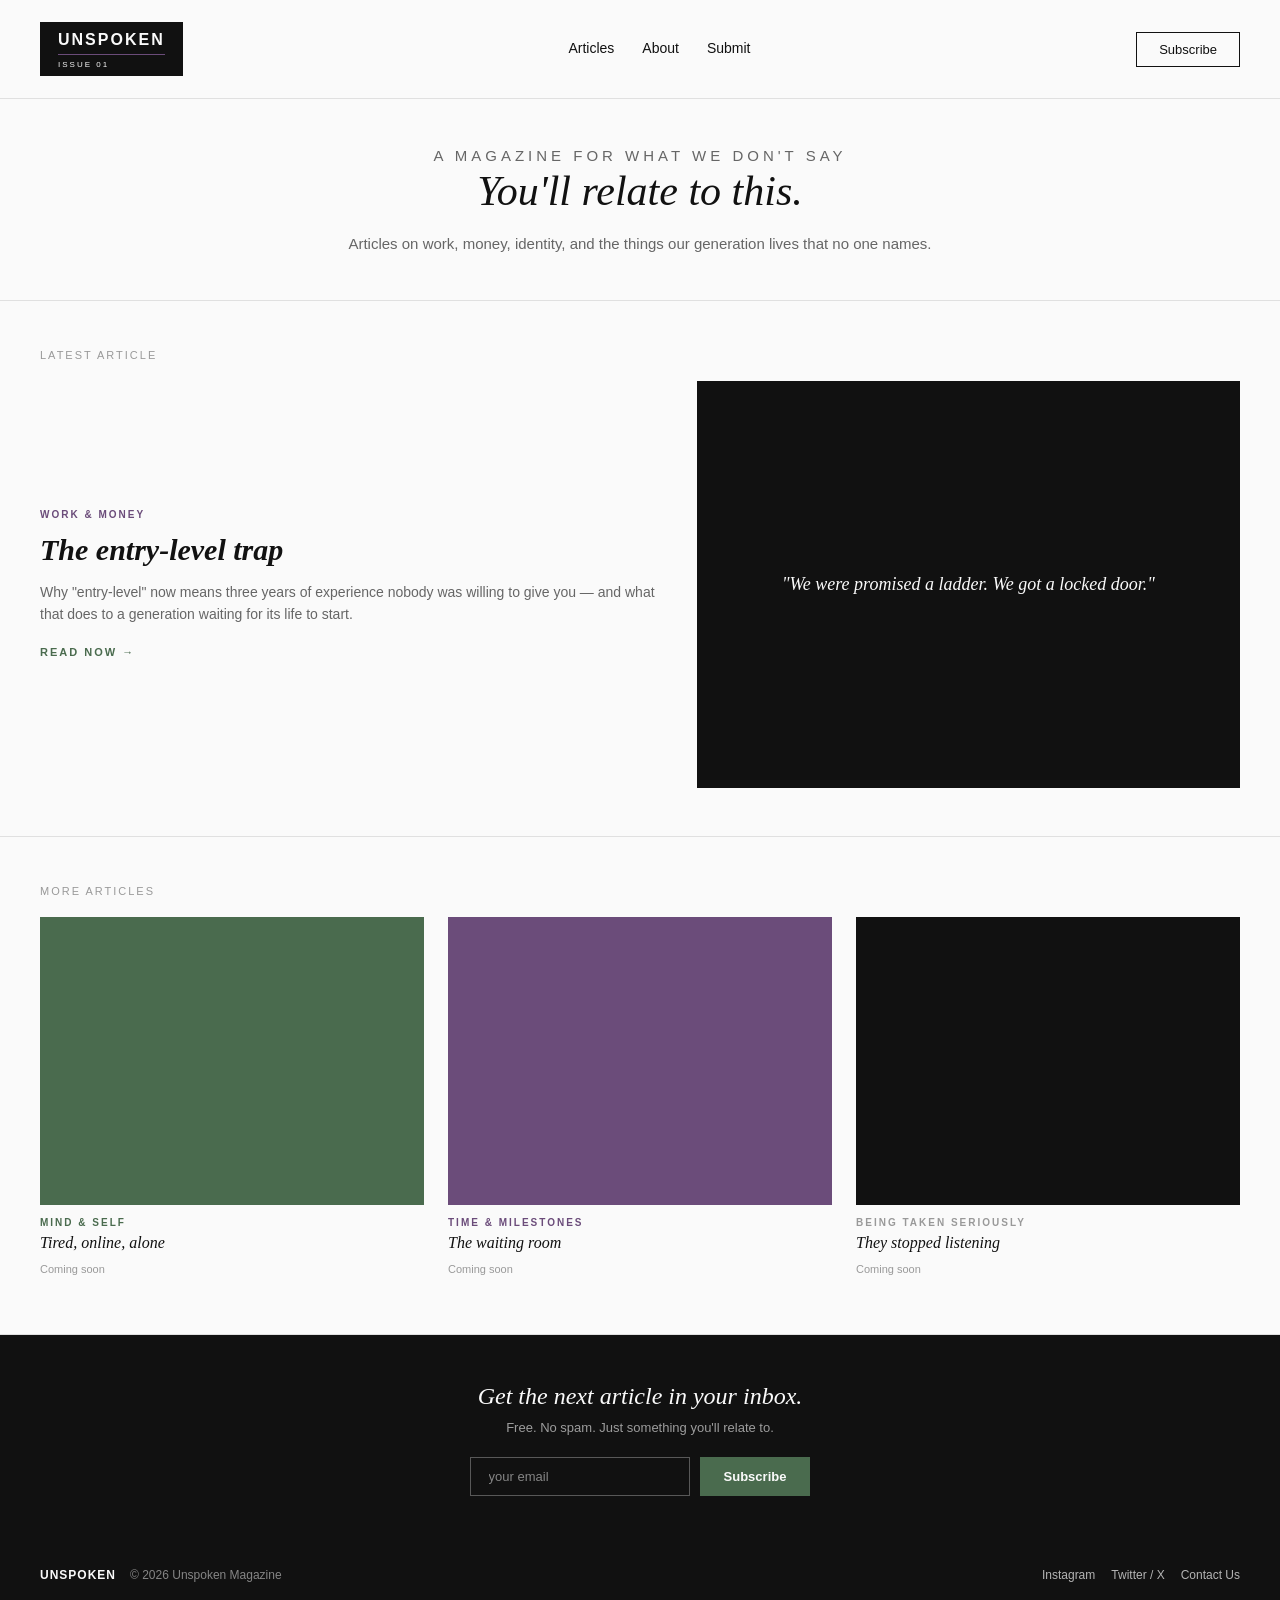
==== index.html @ 966e5781 "Add files via upload" ====
<!DOCTYPE html>
<html lang="en">
<head>
<meta charset="UTF-8">
<meta name="viewport" content="width=device-width, initial-scale=1.0">
<title>Unspoken — You'll relate to this.</title>
<link rel="stylesheet" href="style.css">
</head>
<body>

<nav class="nav">
  <a class="logo" href="index.html" aria-label="Unspoken home">
    <p class="name">UNSPOKEN</p>
    <div class="div"></div>
    <p class="tag">ISSUE 01</p>
  </a>
  <div class="nav-links" id="navLinks">
    <a href="articles.html">Articles</a>
    <a href="about.html">About</a>
    <a href="submit.html">Submit</a>
  </div>
  <a class="subscribe-btn" href="subscribe.html">Subscribe</a>
  <button class="nav-mobile-toggle" onclick="document.getElementById('navLinks').classList.toggle('open')" aria-label="Menu">☰</button>
</nav>

<section class="hero">
  <div class="hero-inner">
    <p class="eyebrow">A magazine for what we don't say</p>
    <h1>You'll relate to this.</h1>
    <p>Articles on work, money, identity, and the things our generation lives that no one names.</p>
  </div>
</section>

<section>
  <p class="section-label">Latest Article</p>
  <div class="featured-grid">
    <div>
      <p class="cat-tag cat-purple">Work &amp; Money</p>
      <h2 class="featured-title">The entry-level trap</h2>
      <p class="featured-desc">Why "entry-level" now means three years of experience nobody was willing to give you — and what that does to a generation waiting for its life to start.</p>
      <a href="article-entry-level-trap.html" class="read-now">Read now →</a>
    </div>
    <div class="quote-box"><p>"We were promised a ladder. We got a locked door."</p></div>
  </div>
</section>

<section>
  <p class="section-label">More Articles</p>
  <div class="article-grid">
    <a class="article-card" href="articles.html">
      <div class="article-block" style="background:var(--green);"></div>
      <p class="cat-tag cat-green">Mind &amp; Self</p>
      <p class="article-card-title">Tired, online, alone</p>
      <p class="article-date">Coming soon</p>
    </a>
    <a class="article-card" href="articles.html">
      <div class="article-block" style="background:var(--purple);"></div>
      <p class="cat-tag cat-purple">Time &amp; Milestones</p>
      <p class="article-card-title">The waiting room</p>
      <p class="article-date">Coming soon</p>
    </a>
    <a class="article-card" href="articles.html">
      <div class="article-block" style="background:var(--black);"></div>
      <p class="cat-tag cat-grey">Being Taken Seriously</p>
      <p class="article-card-title">They stopped listening</p>
      <p class="article-date">Coming soon</p>
    </a>
  </div>
</section>

<section class="subscribe-block">
  <h2>Get the next article in your inbox.</h2>
  <p class="sub">Free. No spam. Just something you'll relate to.</p>
  <form class="sub-form" onsubmit="return subscribeUser(event, this)">
    <input type="email" name="email" placeholder="your email" required>
    <button type="submit">Subscribe</button>
  </form>
</section>

<footer class="site-footer">
  <div class="fl">
    <span class="mini-logo">UNSPOKEN</span>
    <span>© 2026 Unspoken Magazine</span>
  </div>
  <div class="social">
    <a href="#">Instagram</a>
    <a href="#">Twitter / X</a>
    <a href="contact.html">Contact Us</a>
  </div>
</footer>

<script>
document.querySelectorAll('.nav-links a').forEach(a=>{ if(a.getAttribute('href')==='index.html') a.classList.add('active'); });
</script>
<script src="subscribe.js"></script>
</body>
</html>
---- style.css ----
:root{
  --black:#111111;
  --white:#FAFAFA;
  --purple:#6B4C7A;
  --green:#4A6B4E;
  --grey:#666666;
  --line:#E0E0E0;
  --serif: Georgia, 'Times New Roman', serif;
  --sans: -apple-system, BlinkMacSystemFont, 'Segoe UI', Helvetica, Arial, sans-serif;
  --cond: 'Arial Narrow', Arial, sans-serif;
}
*{box-sizing:border-box;}
html,body{margin:0;padding:0;background:var(--white);color:var(--black);font-family:var(--sans);}
a{text-decoration:none;color:inherit;}
button{font-family:var(--sans);cursor:pointer;}
:focus-visible{outline:2px solid var(--purple);outline-offset:2px;}

/* ===== NAV ===== */
.nav{
  display:flex;align-items:center;justify-content:space-between;
  padding:22px 40px;border-bottom:1px solid var(--line);
  position:sticky;top:0;background:var(--white);z-index:100;
}
.logo{display:inline-flex;flex-direction:column;background:var(--black);padding:9px 18px 7px;border:none;}
.logo .name{font-family:var(--cond);font-weight:800;letter-spacing:2px;color:var(--white);font-size:16px;margin:0;}
.logo .div{width:100%;height:1px;background:var(--purple);margin:5px 0;}
.logo .tag{font-size:8px;letter-spacing:2px;color:var(--white);margin:0;}
.nav-links{display:flex;gap:28px;font-size:14px;}
.nav-links a{padding:6px 0;border-bottom:2px solid transparent;transition:border-color .15s;}
.nav-links a.active,.nav-links a:hover{border-color:var(--purple);}
.subscribe-btn{font-size:13px;border:1px solid var(--black);background:transparent;color:var(--black);padding:9px 22px;transition:.15s;display:inline-block;}
.subscribe-btn:hover{background:var(--black);color:var(--white);}
.nav-mobile-toggle{display:none;background:none;border:none;font-size:22px;}

@media (max-width:720px){
  .nav-links{display:none;}
  .nav-mobile-toggle{display:block;}
  .nav-links.open{
    display:flex;flex-direction:column;position:absolute;top:70px;left:0;right:0;
    background:var(--white);padding:20px 40px;border-bottom:1px solid var(--line);gap:16px;
  }
}

/* ===== SECTIONS ===== */
section{padding:48px 40px;border-bottom:1px solid var(--line);}
.section-label{font-size:11px;letter-spacing:2px;color:#999;text-transform:uppercase;margin:0 0 20px;}

/* HERO */
.hero{text-align:center;}
.hero-inner{max-width:600px;margin:0 auto;}
.eyebrow{font-size:11px;letter-spacing:4px;color:var(--green);text-transform:uppercase;margin:0 0 16px;}
.hero h1{font-family:var(--serif);font-style:italic;font-size:clamp(28px,5vw,42px);font-weight:400;margin:0 0 16px;line-height:1.3;}
.hero p{font-size:15px;color:var(--grey);margin:0;}

/* FEATURED */
.featured-grid{display:grid;grid-template-columns:1.15fr 1fr;gap:32px;align-items:center;}
@media (max-width:800px){.featured-grid{grid-template-columns:1fr;}}
.cat-tag{font-size:10px;letter-spacing:2px;text-transform:uppercase;margin:0 0 10px;font-weight:600;}
.cat-purple{color:var(--purple);}
.cat-green{color:var(--green);}
.cat-grey{color:#999;}
.featured-title{font-family:var(--serif);font-style:italic;font-size:clamp(22px,3vw,30px);margin:0 0 12px;line-height:1.3;}
.featured-desc{font-size:14px;color:var(--grey);line-height:1.6;margin:0 0 16px;}
.read-now{font-size:11px;letter-spacing:2px;font-weight:700;color:var(--green);text-transform:uppercase;}
.quote-box{background:var(--black);aspect-ratio:4/3;display:flex;align-items:center;justify-content:center;padding:32px;}
.quote-box p{font-family:var(--serif);font-style:italic;color:var(--white);text-align:center;font-size:18px;line-height:1.5;margin:0;}

/* ARTICLE GRID */
.article-grid{display:grid;grid-template-columns:repeat(3,1fr);gap:24px;}
@media (max-width:800px){.article-grid{grid-template-columns:1fr;}}
.article-card{cursor:pointer;}
.article-block{aspect-ratio:4/3;margin-bottom:12px;}
.article-card .cat-tag{margin-bottom:6px;}
.article-card-title{font-family:var(--serif);font-style:italic;font-size:16px;margin:0 0 4px;}
.article-date{font-size:11px;color:#999;}

/* FILTER TABS */
.filter-tabs{display:flex;gap:24px;margin-bottom:32px;flex-wrap:wrap;}
.filter-tab{font-size:13px;padding-bottom:8px;border-bottom:2px solid transparent;color:var(--grey);background:none;border-top:none;border-left:none;border-right:none;}
.filter-tab.active{color:var(--black);border-bottom-color:var(--purple);font-weight:600;}

/* SUBSCRIBE FOOTER BLOCK */
.subscribe-block{background:var(--black);text-align:center;border-bottom:none;}
.subscribe-block h2{font-family:var(--serif);font-style:italic;color:var(--white);font-size:24px;margin:0 0 10px;font-weight:400;}
.subscribe-block .sub{font-size:13px;color:rgba(250,250,250,.6);margin:0 0 22px;}
.sub-form{display:inline-flex;gap:10px;flex-wrap:wrap;justify-content:center;}
.sub-form input{border:1px solid rgba(250,250,250,.3);background:transparent;padding:11px 18px;font-size:13px;color:var(--white);width:220px;}
.sub-form input::placeholder{color:rgba(250,250,250,.5);}
.sub-form button{background:var(--green);border:none;padding:11px 24px;font-size:13px;color:var(--white);font-weight:700;}

/* ARTICLE PAGE */
.article-page-header{max-width:700px;margin:0 auto;text-align:left;}
.article-page-title{font-family:var(--serif);font-style:italic;font-size:clamp(28px,4vw,38px);margin:12px 0;line-height:1.3;}
.byline{font-size:13px;color:#999;margin:0 0 24px;}
.article-body{max-width:700px;margin:0 auto;font-size:17px;line-height:1.8;}
.article-body p{margin:0 0 24px;}
.pull-quote{font-family:var(--serif);font-style:italic;font-size:22px;text-align:center;margin:40px auto;max-width:520px;line-height:1.5;}
.related-block{background:var(--black);}
.related-block .section-label{color:rgba(250,250,250,.5);}
.related-grid{display:grid;grid-template-columns:repeat(3,1fr);gap:20px;}
@media (max-width:800px){.related-grid{grid-template-columns:1fr;}}
.related-card .article-block{aspect-ratio:4/3;}
.related-card p{color:var(--white);font-family:var(--serif);font-style:italic;font-size:14px;margin:8px 0 0;}

/* ABOUT */
.about-wrap{max-width:650px;margin:0 auto;}
.about-wrap h1{font-family:var(--serif);font-style:italic;font-size:34px;margin:0 0 24px;font-weight:400;}
.about-wrap p{font-size:16px;line-height:1.8;color:#333;margin:0 0 20px;}
.pillars-grid{display:grid;grid-template-columns:1fr 1fr;gap:20px;margin-top:16px;}
@media (max-width:600px){.pillars-grid{grid-template-columns:1fr;}}
.pillar-card{padding:20px;border-left:4px solid var(--purple);background:#fff;}
.pillar-card h3{font-family:var(--serif);font-style:italic;font-size:17px;margin:0 0 8px;font-weight:400;}
.pillar-card p{font-size:13px;color:var(--grey);margin:0;line-height:1.5;}

/* SUBMIT */
.submit-wrap{max-width:560px;margin:0 auto;}
.submit-wrap h1{font-family:var(--serif);font-style:italic;font-size:32px;margin:0 0 16px;font-weight:400;}
.submit-wrap > p{font-size:15px;color:var(--grey);line-height:1.7;margin:0 0 32px;}
.form-group{margin-bottom:20px;}
.form-group label{display:block;font-size:12px;letter-spacing:1px;text-transform:uppercase;color:#999;margin-bottom:8px;}
.form-group input,.form-group select,.form-group textarea{
  width:100%;padding:12px 14px;border:1px solid var(--line);font-size:14px;font-family:var(--sans);background:var(--white);
}
.form-group textarea{min-height:120px;resize:vertical;}
.submit-btn{background:var(--black);color:var(--white);border:none;padding:13px 32px;font-size:14px;font-weight:600;}
.submit-btn:hover{background:var(--purple);}

/* SUBSCRIBE PAGE */
.subscribe-page{text-align:center;padding:80px 40px;}
.subscribe-page h1{font-family:var(--serif);font-style:italic;font-size:36px;margin:0 0 12px;font-weight:400;}
.subscribe-page p{color:var(--grey);font-size:15px;margin:0 0 28px;}
.founding-note{max-width:460px;margin:32px auto 0;padding:20px;border:1px solid var(--line);font-size:13px;color:var(--grey);text-align:left;}
.founding-note strong{color:var(--black);}

/* THANK YOU */
.thankyou{background:var(--black);text-align:center;padding:120px 40px;}
.thankyou h1{font-family:var(--serif);font-style:italic;color:var(--white);font-size:38px;margin:0 0 14px;font-weight:400;}
.thankyou p{color:rgba(250,250,250,.6);font-size:14px;margin:0 0 24px;}
.thankyou a{font-size:13px;letter-spacing:1px;color:var(--green);font-weight:700;text-transform:uppercase;}

/* SITE FOOTER */
.site-footer{background:var(--black);padding:24px 40px;display:flex;align-items:center;justify-content:space-between;flex-wrap:wrap;gap:12px;border-bottom:none;}
.site-footer .fl{display:flex;align-items:center;gap:14px;}
.site-footer .mini-logo{font-family:var(--cond);font-weight:800;color:var(--white);font-size:12px;letter-spacing:1px;}
.site-footer span{font-size:12px;color:rgba(250,250,250,.5);}
.site-footer .social{display:flex;gap:16px;}
.site-footer .social a{font-size:12px;color:rgba(250,250,250,.7);}
.site-footer .social a:hover{color:var(--white);}
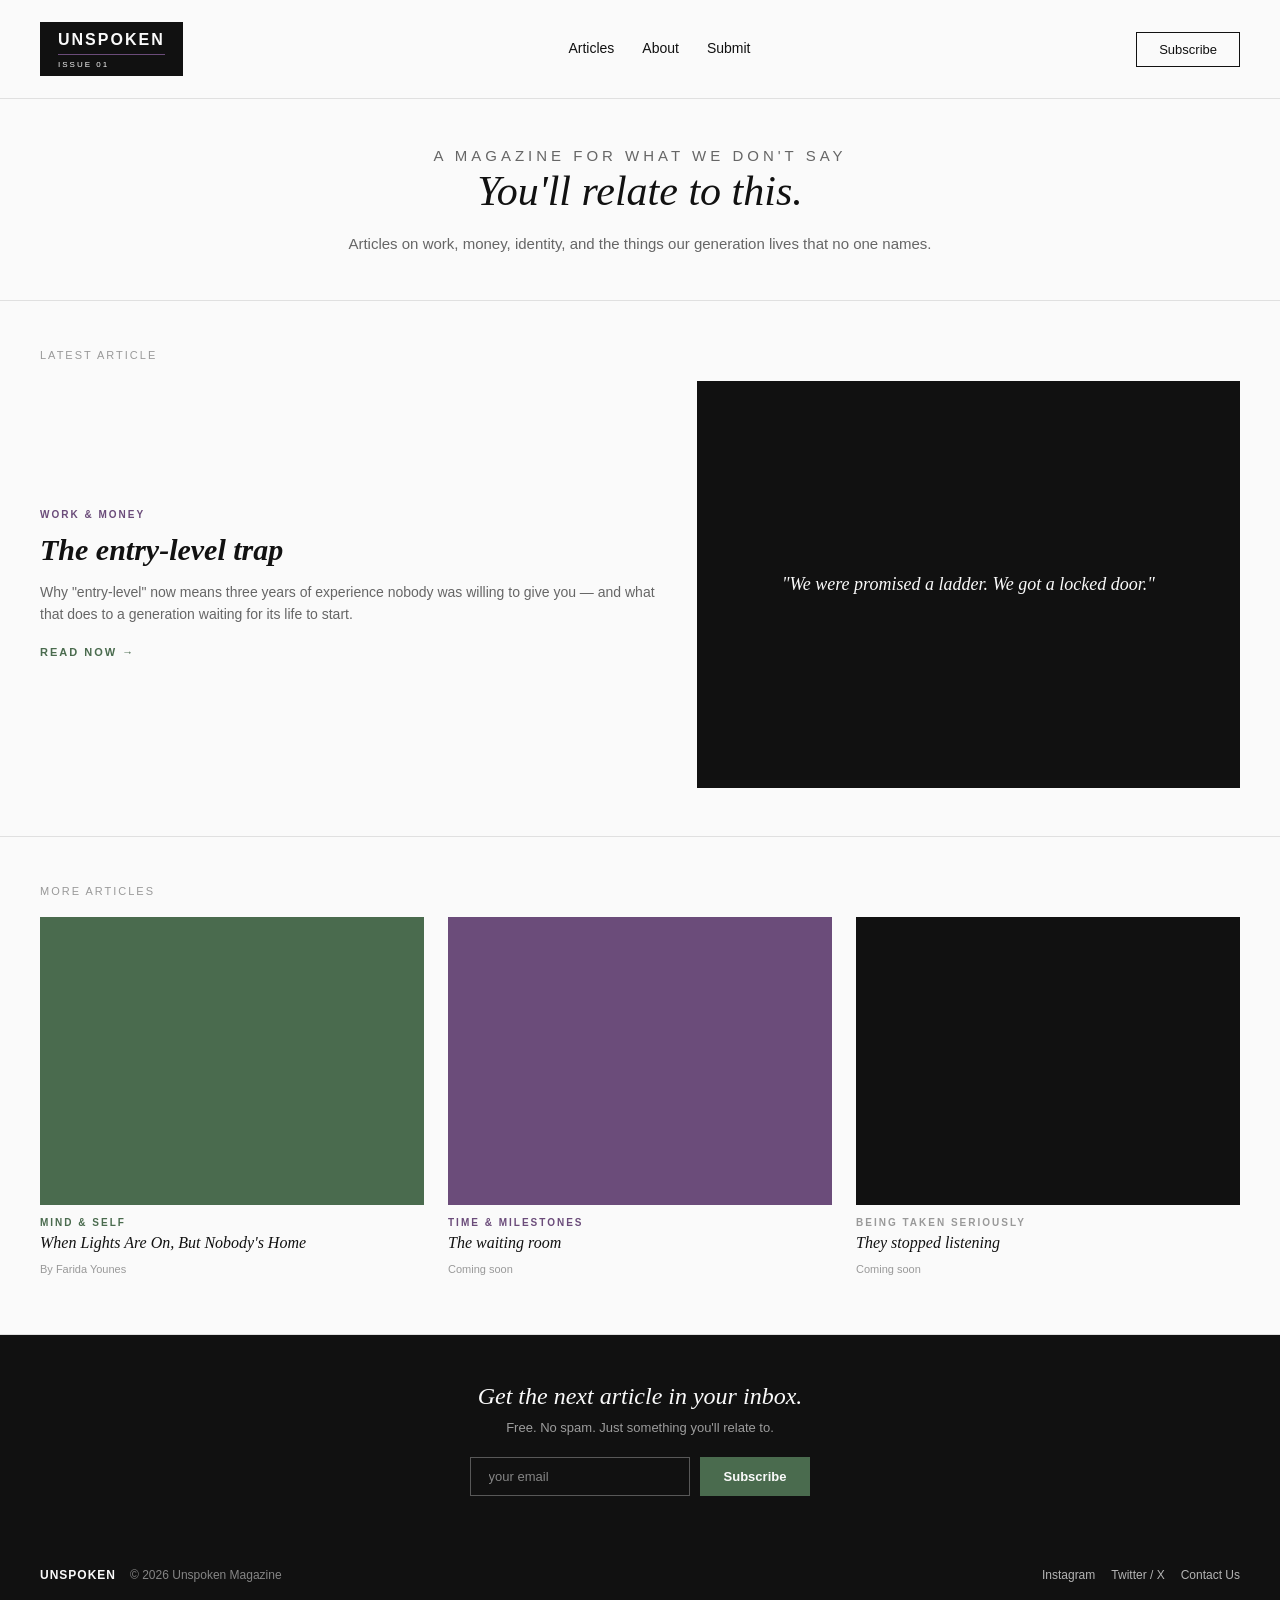
==== commit 14270b32: "Add files via upload" ====
--- a/index.html
+++ b/index.html
@@ -47,11 +47,11 @@
 <section>
   <p class="section-label">More Articles</p>
   <div class="article-grid">
-    <a class="article-card" href="articles.html">
+    <a class="article-card" href="article-when-lights-are-on.html">
       <div class="article-block" style="background:var(--green);"></div>
       <p class="cat-tag cat-green">Mind &amp; Self</p>
-      <p class="article-card-title">Tired, online, alone</p>
-      <p class="article-date">Coming soon</p>
+      <p class="article-card-title">When Lights Are On, But Nobody's Home</p>
+      <p class="article-date">By Farida Younes</p>
     </a>
     <a class="article-card" href="articles.html">
       <div class="article-block" style="background:var(--purple);"></div>
--- a/style.css
+++ b/style.css
@@ -146,3 +146,10 @@
 .site-footer .social{display:flex;gap:16px;}
 .site-footer .social a{font-size:12px;color:rgba(250,250,250,.7);}
 .site-footer .social a:hover{color:var(--white);}
+
+/* ARTICLE PICTURES */
+.article-block img,.related-card .article-block img{width:100%;height:100%;object-fit:cover;display:block;}
+.featured-img{display:block;aspect-ratio:4/3;overflow:hidden;}
+.featured-img img{width:100%;height:100%;object-fit:cover;display:block;}
+.article-hero{max-width:700px;margin:0 auto 36px;}
+.article-hero img{width:100%;display:block;aspect-ratio:4/3;object-fit:cover;}
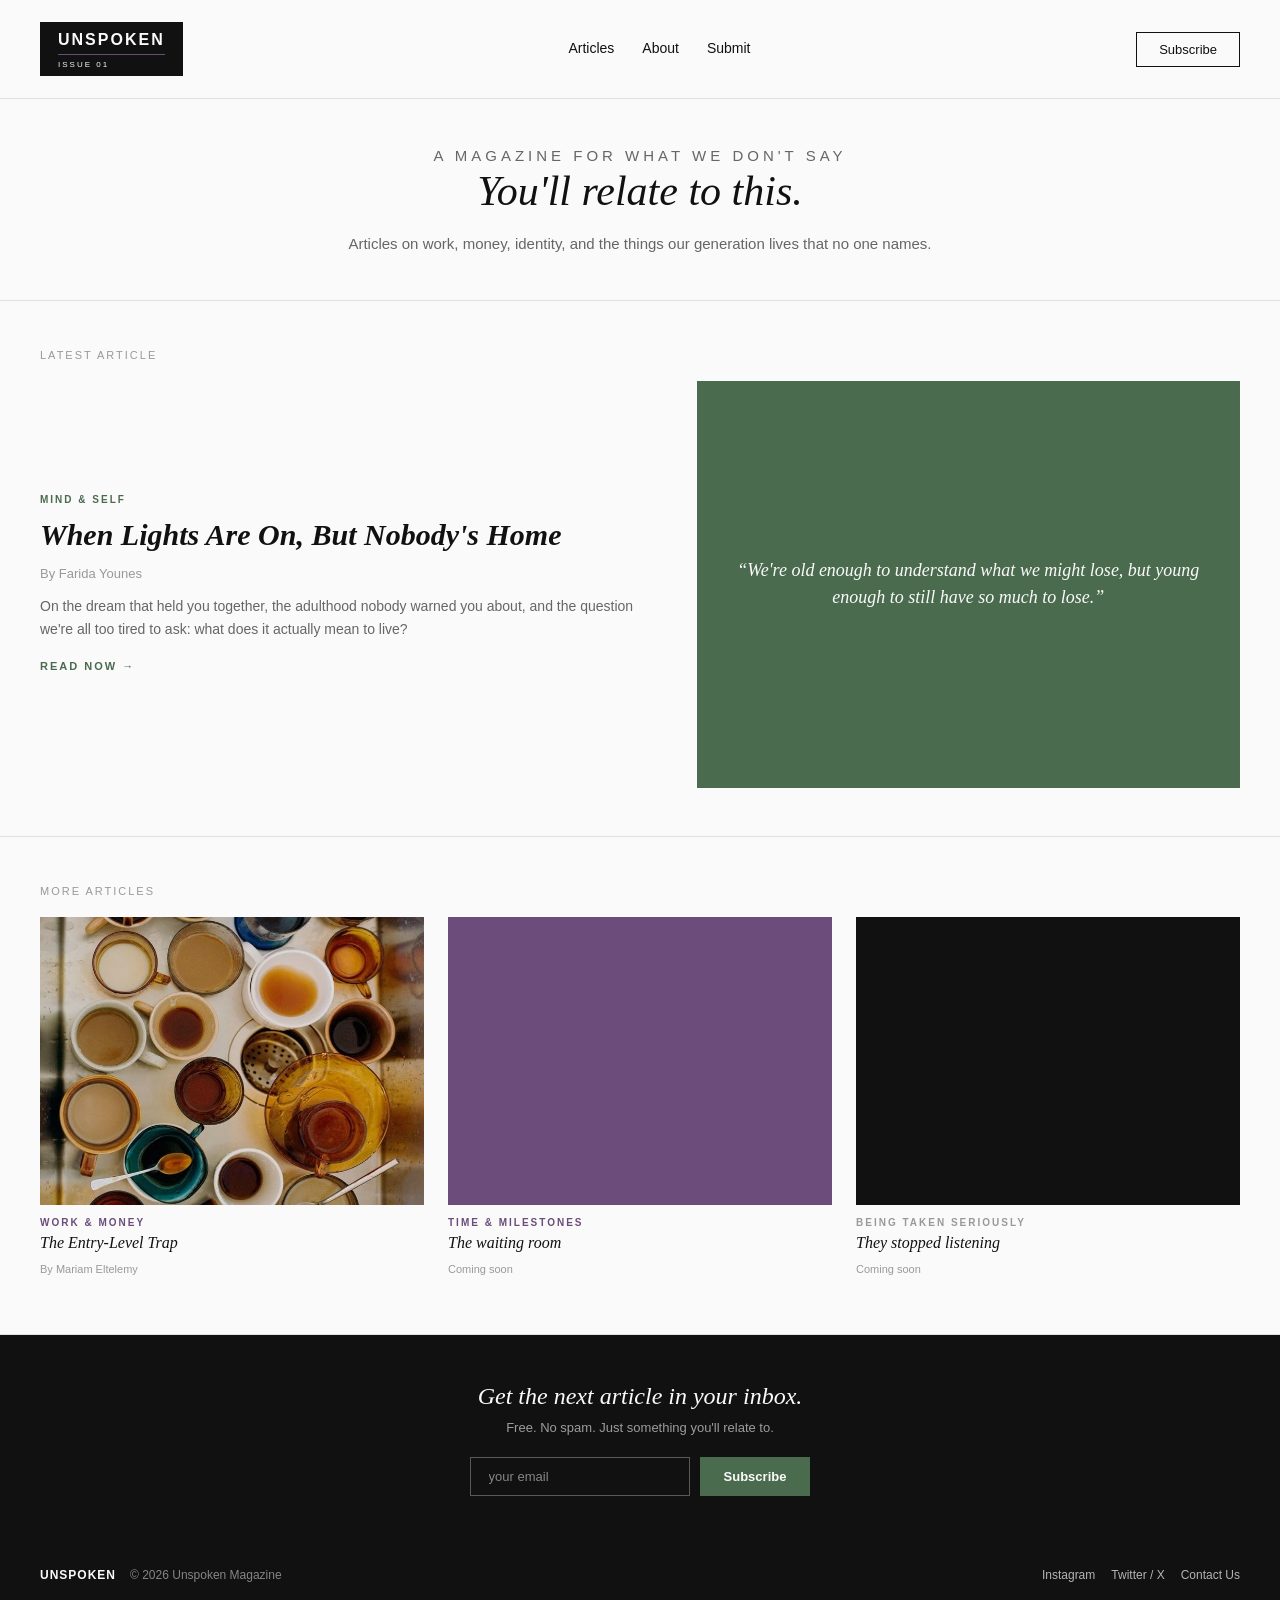
==== commit 39557298: "Add files via upload" ====
--- a/index.html
+++ b/index.html
@@ -31,41 +31,11 @@
   </div>
 </section>
 
-<section>
-  <p class="section-label">Latest Article</p>
-  <div class="featured-grid">
-    <div>
-      <p class="cat-tag cat-purple">Work &amp; Money</p>
-      <h2 class="featured-title">The entry-level trap</h2>
-      <p class="featured-desc">Why "entry-level" now means three years of experience nobody was willing to give you — and what that does to a generation waiting for its life to start.</p>
-      <a href="article-entry-level-trap.html" class="read-now">Read now →</a>
-    </div>
-    <div class="quote-box"><p>"We were promised a ladder. We got a locked door."</p></div>
-  </div>
-</section>
+<section id="featured"></section>
 
 <section>
   <p class="section-label">More Articles</p>
-  <div class="article-grid">
-    <a class="article-card" href="article-when-lights-are-on.html">
-      <div class="article-block" style="background:var(--green);"></div>
-      <p class="cat-tag cat-green">Mind &amp; Self</p>
-      <p class="article-card-title">When Lights Are On, But Nobody's Home</p>
-      <p class="article-date">By Farida Younes</p>
-    </a>
-    <a class="article-card" href="articles.html">
-      <div class="article-block" style="background:var(--purple);"></div>
-      <p class="cat-tag cat-purple">Time &amp; Milestones</p>
-      <p class="article-card-title">The waiting room</p>
-      <p class="article-date">Coming soon</p>
-    </a>
-    <a class="article-card" href="articles.html">
-      <div class="article-block" style="background:var(--black);"></div>
-      <p class="cat-tag cat-grey">Being Taken Seriously</p>
-      <p class="article-card-title">They stopped listening</p>
-      <p class="article-date">Coming soon</p>
-    </a>
-  </div>
+  <div class="article-grid" id="more-grid"></div>
 </section>
 
 <section class="subscribe-block">
@@ -92,6 +62,8 @@
 <script>
 document.querySelectorAll('.nav-links a').forEach(a=>{ if(a.getAttribute('href')==='index.html') a.classList.add('active'); });
 </script>
+<script src="articles.js"></script>
+<script src="site.js"></script>
 <script src="subscribe.js"></script>
 </body>
 </html>
--- a/style.css
+++ b/style.css
@@ -153,3 +153,9 @@
 .featured-img img{width:100%;height:100%;object-fit:cover;display:block;}
 .article-hero{max-width:700px;margin:0 auto 36px;}
 .article-hero img{width:100%;display:block;aspect-ratio:4/3;object-fit:cover;}
+
+/* FEATURED QUOTE BOX COLORS + SMALL BITS */
+.quote-box.green{background:var(--green);}
+.quote-box.purple{background:var(--purple);}
+.featured-by{font-size:13px;color:#999;margin:0 0 14px;}
+.empty-note{color:var(--grey);font-size:14px;}
